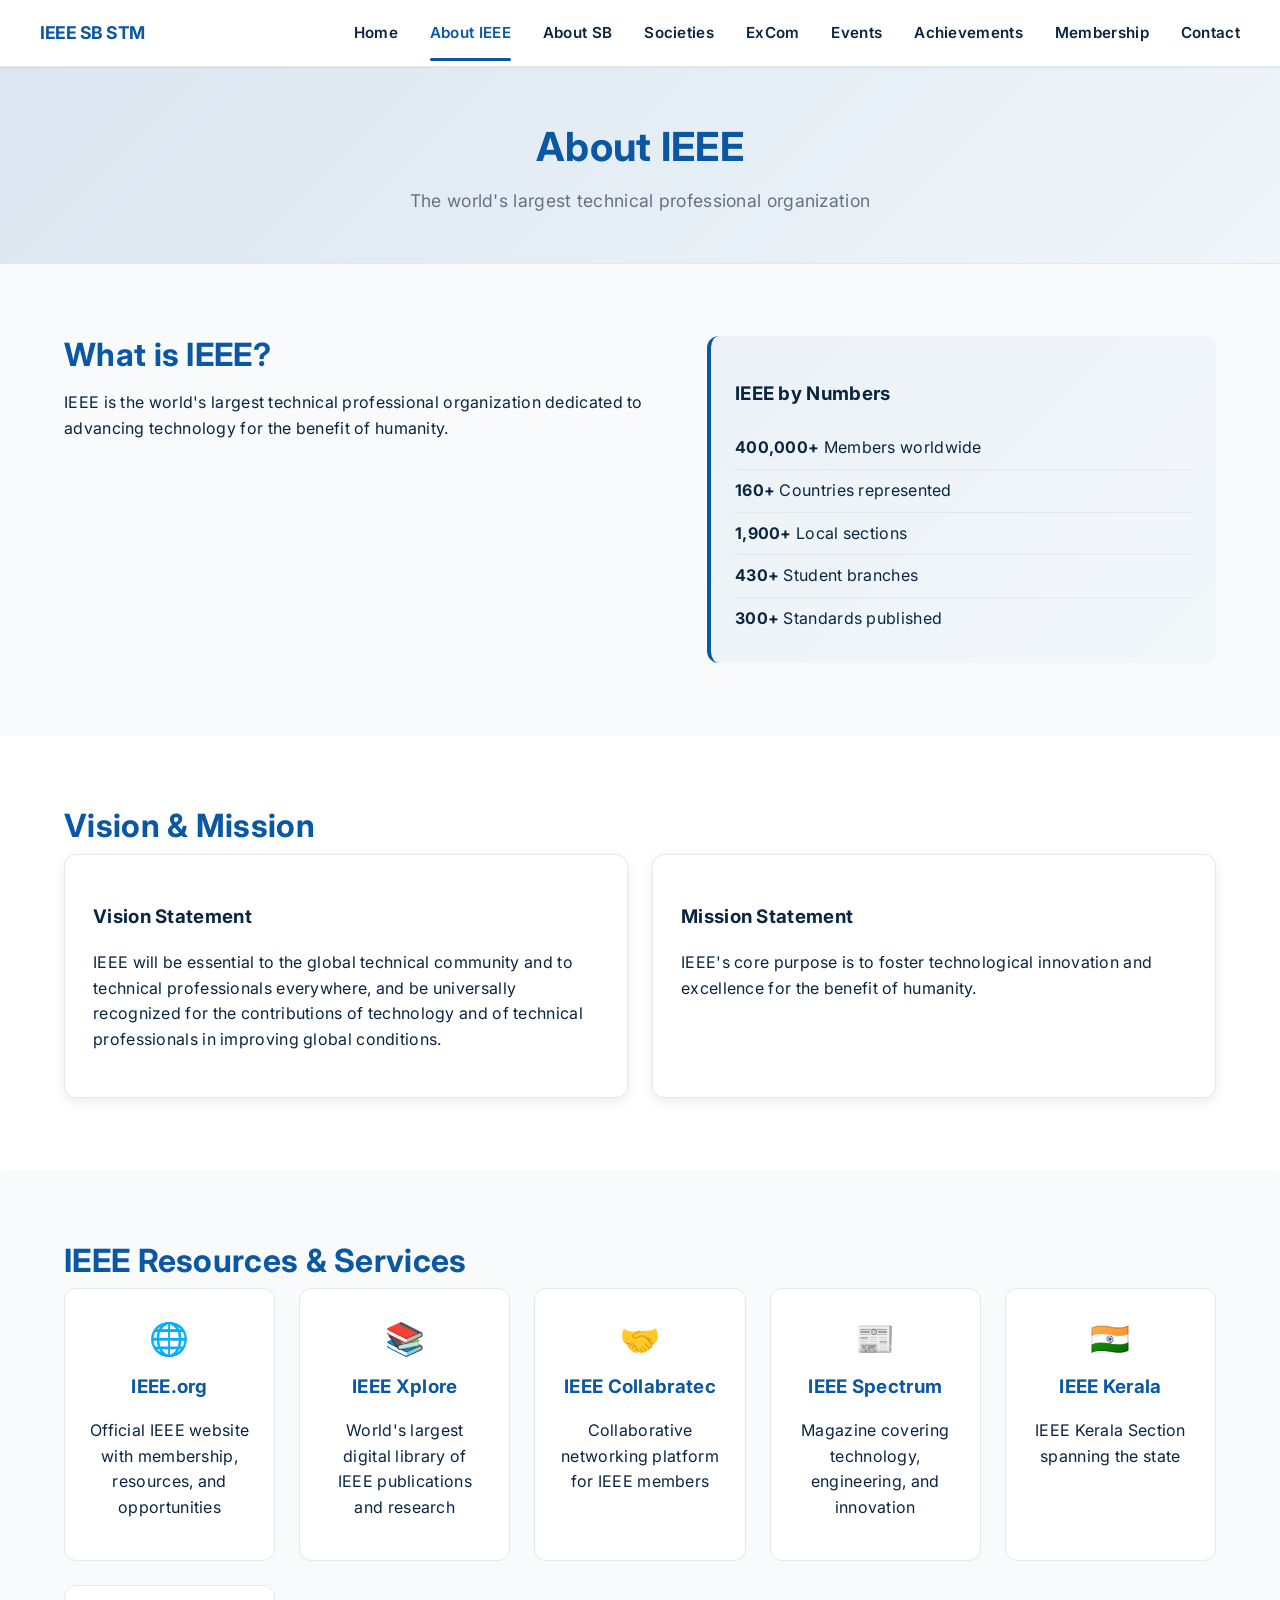
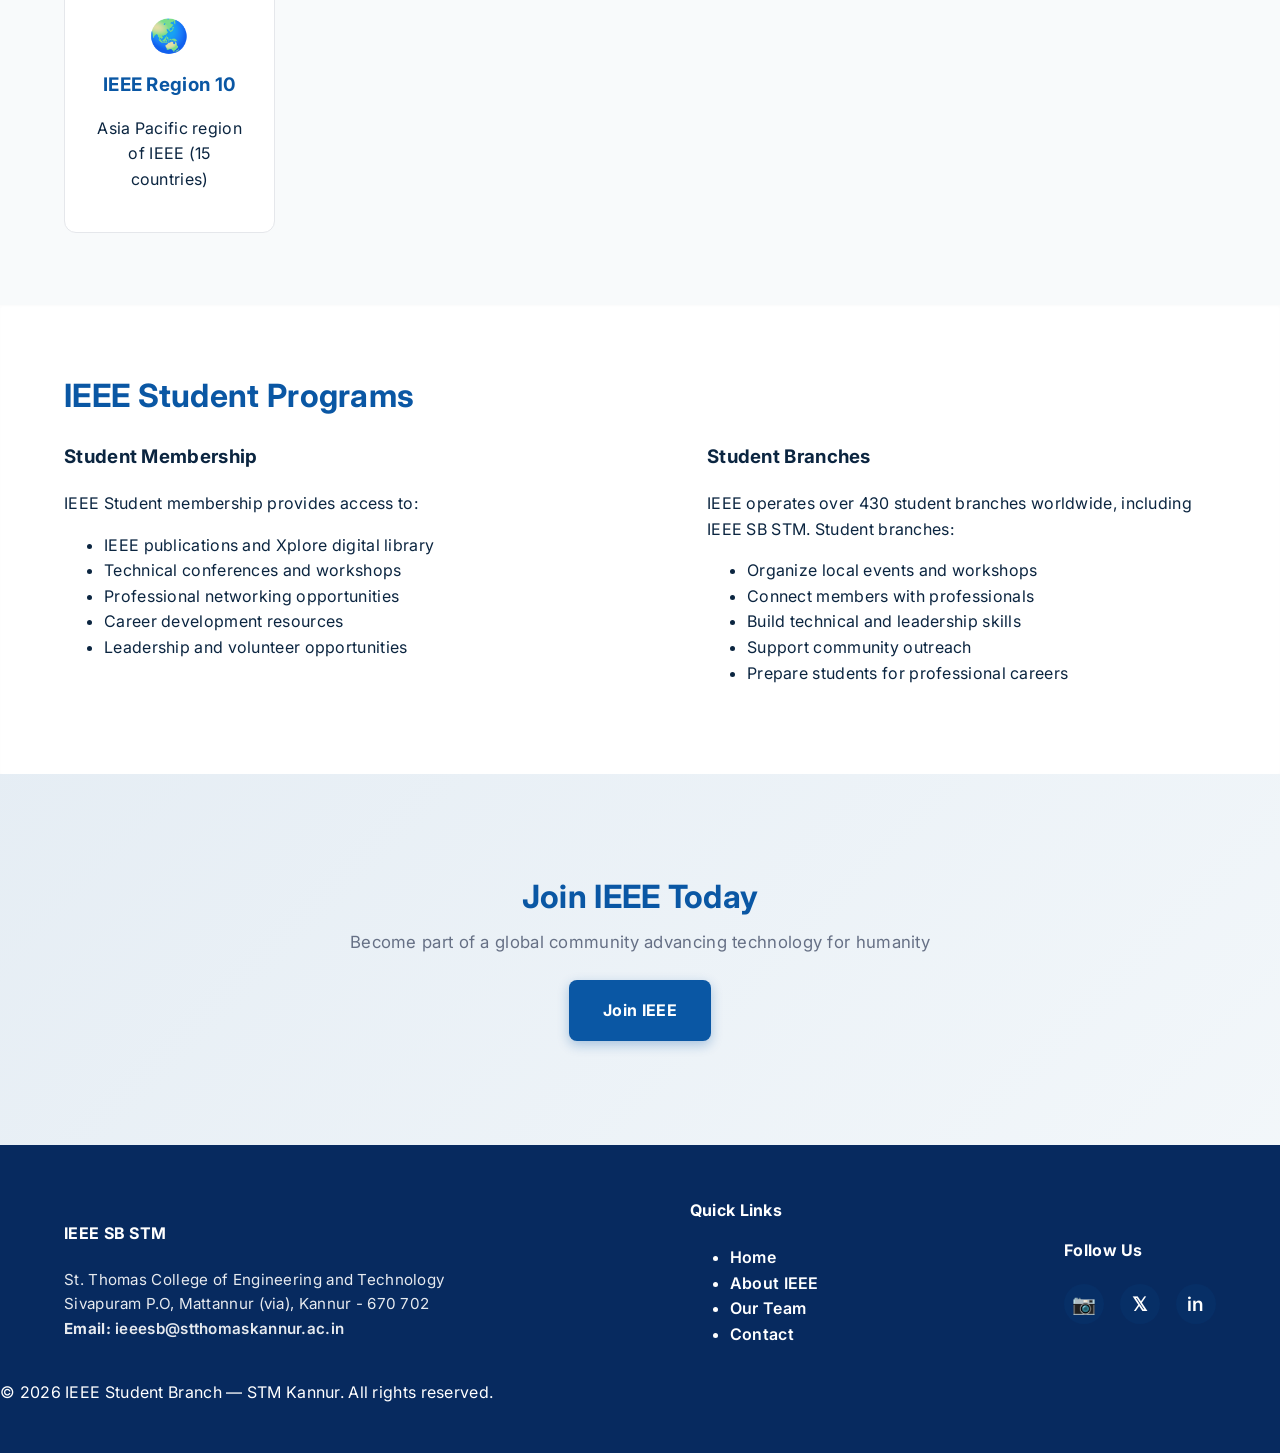
==== about-ieee.html @ 681c1e4f "This is a commit message template for git." ====
<!doctype html>
<html lang="en">
<head>
  <meta charset="utf-8">
  <meta name="viewport" content="width=device-width,initial-scale=1">
  <title>About IEEE | IEEE SB STM</title>
  <meta name="description" content="Learn about IEEE — the world's largest technical professional organization with members in 160+ countries.">
  <link rel="preconnect" href="https://fonts.gstatic.com" crossorigin>
  <link href="https://fonts.googleapis.com/css2?family=Inter:wght@300;400;600;700&display=swap" rel="stylesheet">
  <link rel="stylesheet" href="style.css">
</head>
<body>
  <!-- HEADER / NAVIGATION -->
  <header class="site-header">
    <div class="container header-inner">
      <a class="logo" href="index.html">IEEE SB STM</a>
      <nav class="main-nav" id="mainNav">
        <a href="index.html">Home</a>
        <a href="about-ieee.html">About IEEE</a>
        <a href="about-sb.html">About SB</a>
        <a href="societies.html">Societies</a>
        <a href="excom.html">ExCom</a>
        <a href="events.html">Events</a>
        <a href="achievements.html">Achievements</a>
        <a href="membership.html">Membership</a>
        <a href="contact.html">Contact</a>
      </nav>
      <button class="menu-toggle" id="menuToggle" aria-label="Toggle menu">☰</button>
    </div>
  </header>

  <main>
    <!-- PAGE HEADER -->
    <section class="page-header">
      <div class="container">
        <h1>About IEEE</h1>
        <p>The world's largest technical professional organization</p>
      </div>
    </section>

    <!-- MAIN CONTENT -->
    <section class="section">
      <div class="container">
        <div class="content-grid">
          <div>
            <h2>What is IEEE?</h2>
            <p>IEEE is the world's largest technical professional organization dedicated to advancing technology for the benefit of humanity.</p>
          </div>
          <div>
            <div class="info-box">
              <h3>IEEE by Numbers</h3>
              <ul class="stats-list">
                <li><strong>400,000+</strong> Members worldwide</li>
                <li><strong>160+</strong> Countries represented</li>
                <li><strong>1,900+</strong> Local sections</li>
                <li><strong>430+</strong> Student branches</li>
                <li><strong>300+</strong> Standards published</li>
              </ul>
            </div>
          </div>
        </div>
      </div>
    </section>

    <!-- VISION & MISSION -->
    <section class="section alt">
      <div class="container">
        <h2>Vision & Mission</h2>
        <div class="cards">
          <div class="card">
            <h3>Vision Statement</h3>
            <p>IEEE will be essential to the global technical community and to technical professionals everywhere, and be universally recognized for the contributions of technology and of technical professionals in improving global conditions.</p>
          </div>
          <div class="card">
            <h3>Mission Statement</h3>
            <p>IEEE's core purpose is to foster technological innovation and excellence for the benefit of humanity.</p>
          </div>
        </div>
      </div>
    </section>

    <!-- IEEE RESOURCES -->
    <section class="section">
      <div class="container">
        <h2>IEEE Resources & Services</h2>
        <div class="resources-grid">
          <a href="https://www.ieee.org/" target="_blank" rel="noopener" class="resource-card">
            <div class="resource-icon">🌐</div>
            <h3>IEEE.org</h3>
            <p>Official IEEE website with membership, resources, and opportunities</p>
          </a>
          <a href="https://ieeexplore.ieee.org/Xplore/home.jsp" target="_blank" rel="noopener" class="resource-card">
            <div class="resource-icon">📚</div>
            <h3>IEEE Xplore</h3>
            <p>World's largest digital library of IEEE publications and research</p>
          </a>
          <a href="https://ieee-collabratec.ieee.org/" target="_blank" rel="noopener" class="resource-card">
            <div class="resource-icon">🤝</div>
            <h3>IEEE Collabratec</h3>
            <p>Collaborative networking platform for IEEE members</p>
          </a>
          <a href="https://spectrum.ieee.org/" target="_blank" rel="noopener" class="resource-card">
            <div class="resource-icon">📰</div>
            <h3>IEEE Spectrum</h3>
            <p>Magazine covering technology, engineering, and innovation</p>
          </a>
          <a href="https://ieeekerala.org/" target="_blank" rel="noopener" class="resource-card">
            <div class="resource-icon">🇮🇳</div>
            <h3>IEEE Kerala</h3>
            <p>IEEE Kerala Section spanning the state</p>
          </a>
          <a href="https://www.ieeer10.org/" target="_blank" rel="noopener" class="resource-card">
            <div class="resource-icon">🌏</div>
            <h3>IEEE Region 10</h3>
            <p>Asia Pacific region of IEEE (15 countries)</p>
          </a>
        </div>
      </div>
    </section>

    <!-- IEEE STUDENT PROGRAMS -->
    <section class="section alt">
      <div class="container">
        <h2>IEEE Student Programs</h2>
        <div class="content-grid">
          <div>
            <h3>Student Membership</h3>
            <p>IEEE Student membership provides access to:</p>
            <ul>
              <li>IEEE publications and Xplore digital library</li>
              <li>Technical conferences and workshops</li>
              <li>Professional networking opportunities</li>
              <li>Career development resources</li>
              <li>Leadership and volunteer opportunities</li>
            </ul>
          </div>
          <div>
            <h3>Student Branches</h3>
            <p>IEEE operates over 430 student branches worldwide, including IEEE SB STM. Student branches:</p>
            <ul>
              <li>Organize local events and workshops</li>
              <li>Connect members with professionals</li>
              <li>Build technical and leadership skills</li>
              <li>Support community outreach</li>
              <li>Prepare students for professional careers</li>
            </ul>
          </div>
        </div>
      </div>
    </section>

    <!-- CTA SECTION -->
    <section class="section cta-section">
      <div class="container cta-inner">
        <h2>Join IEEE Today</h2>
        <p>Become part of a global community advancing technology for humanity</p>
        <a class="btn primary large" href="https://www.ieee.org/membership/join" target="_blank" rel="noopener">Join IEEE</a>
      </div>
    </section>
  </main>

  <!-- FOOTER -->
  <footer class="site-footer">
    <div class="container footer-inner">
      <div class="footer-section">
        <h4>IEEE SB STM</h4>
        <p>St. Thomas College of Engineering and Technology<br>Sivapuram P.O, Mattannur (via), Kannur - 670 702</p>
        <p><strong>Email:</strong> <a href="mailto:ieeesb@stthomaskannur.ac.in">ieeesb@stthomaskannur.ac.in</a></p>
      </div>
      <div class="footer-section">
        <h4>Quick Links</h4>
        <ul class="footer-links">
          <li><a href="index.html">Home</a></li>
          <li><a href="about-ieee.html">About IEEE</a></li>
          <li><a href="team.html">Our Team</a></li>
          <li><a href="contact.html">Contact</a></li>
        </ul>
      </div>
      <div class="footer-section">
        <h4>Follow Us</h4>
        <div class="socials">
          <a href="https://www.instagram.com/ieeesbstm/" aria-label="Instagram" class="social-link" target="_blank" rel="noopener">📷</a>
          <a href="#" aria-label="Twitter" class="social-link">𝕏</a>
          <a href="#" aria-label="LinkedIn" class="social-link">in</a>
        </div>
      </div>
    </div>
    <div class="footer-bottom">
      <p>&copy; 2026 IEEE Student Branch — STM Kannur. All rights reserved.</p>
    </div>
  </footer>

  <script src="script.js"></script>
</body>
</html>
---- style.css ----
/* style.css - IEEE Student Branch Professional Website
   Clean, responsive layout using CSS Grid/Flexbox
   Professional institutional design with smooth animations
   Fully accessible and semantic HTML styling
*/

:root{
  --ieee-blue:#0a57a4;
  --ieee-dark-blue:#072a5f;
  --ieee-light:#63a7e0;
  --bg:#f8fafb;
  --bg-alt:#ffffff;
  --text-primary:#0b2540;
  --text-muted:#667085;
  --border:#e5e7eb;
  --shadow-sm:0 1px 2px rgba(8,18,30,0.05);
  --shadow-md:0 4px 12px rgba(8,18,30,0.08);
  --shadow-lg:0 12px 32px rgba(8,18,30,0.12);
  --radius:8px;
  --radius-lg:12px;
  --container:1200px;
  --gap:1.5rem;
  --transition:all 0.3s cubic-bezier(0.4,0,0.2,1);
}

*{box-sizing:border-box}
html,body{height:100%}
body{
  margin:0;
  font-family:"Inter",-apple-system,BlinkMacSystemFont,"Segoe UI","Roboto","Helvetica Neue",Arial,sans-serif;
  color:var(--text-primary);
  background:var(--bg);
  -webkit-font-smoothing:antialiased;
  -moz-osx-font-smoothing:grayscale;
  line-height:1.6;
  scroll-behavior:smooth;
  letter-spacing:0.3px;
}

.container{
  max-width:var(--container);
  margin:0 auto;
  padding:0 1.5rem;
}

/* Header - Sticky professional nav */
.site-header{
  background:var(--bg-alt);
  position:sticky;
  top:0;
  z-index:40;
  box-shadow:var(--shadow-sm);
  border-bottom:1px solid var(--border);
}
.header-inner{
  display:flex;
  align-items:center;
  justify-content:space-between;
  padding:0.8rem 0;
}
.logo{
  font-weight:700;
  font-size:1.1rem;
  color:var(--ieee-blue);
  text-decoration:none;
  letter-spacing:-0.5px;
  transition:var(--transition);
}
.logo:hover{
  color:var(--ieee-dark-blue);
}
.main-nav{
  display:flex;
  gap:2rem;
  align-items:center;
}
.main-nav a{
  color:var(--text-primary);
  text-decoration:none;
  font-weight:600;
  font-size:0.95rem;
  transition:var(--transition);
  position:relative;
  padding:0.5rem 0;
}
.main-nav a:hover,
.main-nav a.active{
  color:var(--ieee-blue);
}
.main-nav a.active::after{
  content:'';
  position:absolute;
  bottom:-8px;
  left:0;
  right:0;
  height:3px;
  background:var(--ieee-blue);
  border-radius:3px;
}
.menu-toggle{
  display:none;
  background:transparent;
  border:0;
  font-size:1.6rem;
  cursor:pointer;
  color:var(--ieee-blue);
  transition:var(--transition);
}
.menu-toggle:hover{
  opacity:0.7;
}

/* Hero Section */
.hero{
  padding:4.5rem 0;
  background:linear-gradient(135deg,rgba(10,87,164,0.08) 0%,rgba(99,167,224,0.04) 100%);
}
.hero-inner{
  display:grid;
  grid-template-columns:1fr 450px;
  gap:3.5rem;
  align-items:center;
}
.hero-copy h1{
  font-size:2.75rem;
  font-weight:700;
  margin:0 0 0.75rem;
  line-height:1.2;
  color:var(--ieee-dark-blue);
  letter-spacing:-1px;
}
.lead{
  color:var(--text-muted);
  margin-bottom:1.5rem;
  font-size:1.1rem;
  line-height:1.6;
}
.hero-cta{
  display:flex;
  gap:1rem;
  margin-bottom:2rem;
  flex-wrap:wrap;
}
.highlights{
  display:flex;
  gap:1.5rem;
  padding:0;
  margin:0;
  list-style:none;
  flex-wrap:wrap;
}
.highlights li{
  background:rgba(10,87,164,0.1);
  padding:0.75rem 1.25rem;
  border-radius:8px;
  font-weight:600;
  color:var(--ieee-blue);
  border-left:3px solid var(--ieee-blue);
  transition:var(--transition);
}
.highlights li:hover{
  background:rgba(10,87,164,0.15);
  transform:translateX(4px);
}

/* Hero SVG */
.hero-art svg{
  width:100%;
  height:auto;
  border-radius:var(--radius-lg);
  filter:drop-shadow(var(--shadow-md));
  animation:float 3s ease-in-out infinite;
}

@keyframes float{
  0%,100%{transform:translateY(0px)}
  50%{transform:translateY(-12px)}
}

/* Sections */
.section{
  padding:4.5rem 0;
  background:var(--bg);
}
.section.alt{
  background:var(--bg-alt);
  box-shadow:inset 0 1px 3px rgba(0,0,0,0.02);
}
h2{
  margin:0 0 0.5rem;
  font-size:2rem;
  font-weight:700;
  color:var(--ieee-blue);
  line-height:1.2;
}
.section-intro{
  color:var(--text-muted);
  font-size:1.05rem;
  margin:0.5rem 0 2rem;
  line-height:1.6;
}

/* About Section Enhanced */
.about-hero{
  margin-bottom:2.5rem;
  padding:2rem;
  background:linear-gradient(135deg,rgba(10,87,164,0.05),rgba(99,167,224,0.03));
  border-radius:var(--radius-lg);
  border-left:4px solid var(--ieee-blue);
}
.about-hero-text h3{
  margin:0 0 0.5rem;
  font-size:1.5rem;
  color:var(--ieee-blue);
}
.about-grid{
  grid-template-columns:repeat(auto-fit,minmax(280px,1fr));
  gap:var(--gap);
}
.about-card{
  background:var(--bg-alt);
  padding:2rem;
  border-radius:var(--radius-lg);
  box-shadow:var(--shadow-md);
  transition:var(--transition);
  border-top:4px solid var(--ieee-light);
}
.about-card:hover{
  transform:translateY(-6px);
  box-shadow:var(--shadow-lg);
  border-top-color:var(--ieee-blue);
}
.about-card h4{
  margin:0 0 0.75rem;
  font-size:1.15rem;
  color:var(--ieee-blue);
}

/* Branch Section */
.branch-grid{
  grid-template-columns:1fr 380px;
  gap:var(--gap);
}
.advisor-card{
  background:var(--bg);
  padding:1.75rem;
  border-radius:var(--radius-lg);
  border:1px solid var(--border);
  box-shadow:var(--shadow-sm);
}
.advisor-card p{
  margin:0.5rem 0;
  font-size:0.95rem;
}
.advisor-card a{
  color:var(--ieee-blue);
  text-decoration:none;
  font-weight:600;
  transition:var(--transition);
}
.advisor-card a:hover{
  text-decoration:underline;
}

/* Grid Utilities */
.grid{
  display:grid;
  gap:var(--gap);
}
.membership-grid{
  grid-template-columns:1fr 1fr;
}

/* Cards - General Purpose */
.cards{
  display:grid;
  grid-template-columns:repeat(auto-fit,minmax(240px,1fr));
  gap:var(--gap);
}
.card{
  background:var(--bg-alt);
  padding:1.75rem;
  border-radius:var(--radius-lg);
  box-shadow:var(--shadow-md);
  transition:var(--transition);
  border:1px solid var(--border);
}
.card:hover{
  transform:translateY(-8px);
  box-shadow:var(--shadow-lg);
  border-color:var(--ieee-light);
}
.card h4{
  margin:0 0 0.75rem;
  font-size:1.1rem;
  color:var(--ieee-blue);
}

/* Team Section */
.team-grid{
  grid-template-columns:repeat(auto-fit,minmax(200px,1fr));
  gap:2rem;
}
.profile{
  background:var(--bg-alt);
  padding:2rem;
  border-radius:var(--radius-lg);
  text-align:center;
  box-shadow:var(--shadow-md);
  transition:var(--transition);
  border:1px solid var(--border);
  position:relative;
}
.profile::before{
  content:'';
  position:absolute;
  top:0;
  left:0;
  right:0;
  height:4px;
  background:linear-gradient(90deg,var(--ieee-blue),var(--ieee-light));
  border-radius:var(--radius-lg) var(--radius-lg) 0 0;
}
.profile:hover{
  transform:translateY(-10px);
  box-shadow:var(--shadow-lg);
}
.avatar-frame{
  margin:0.5rem auto 1rem;
}
.avatar{
  width:100px;
  height:100px;
  display:block;
  margin:0 auto;
  filter:drop-shadow(0 4px 12px rgba(10,87,164,0.15));
  transition:var(--transition);
}
.profile:hover .avatar{
  filter:drop-shadow(0 8px 24px rgba(10,87,164,0.25));
}
.profile h4{
  margin:1rem 0 0.25rem;
  font-size:1.15rem;
  color:var(--ieee-blue);
}
.role{
  color:var(--ieee-blue);
  font-weight:700;
  margin:0.25rem 0 0.5rem;
  font-size:0.95rem;
}
.bio{
  color:var(--text-muted);
  margin:0;
  font-size:0.9rem;
}

/* Timeline */
.timeline{
  display:flex;
  flex-direction:column;
  gap:1.75rem;
}
.event{
  display:flex;
  gap:2rem;
  align-items:flex-start;
  position:relative;
}
.event::before{
  content:'';
  position:absolute;
  left:33px;
  top:32px;
  bottom:-40px;
  width:2px;
  background:linear-gradient(180deg,var(--ieee-blue),transparent);
}
.event:last-child::before{
  display:none;
}
.event time{
  color:var(--ieee-blue);
  font-weight:700;
  min-width:100px;
  font-size:0.95rem;
  position:relative;
  z-index:1;
}
.event time::before{
  content:'';
  position:absolute;
  left:-8px;
  top:6px;
  width:16px;
  height:16px;
  background:var(--ieee-blue);
  border-radius:50%;
  border:3px solid var(--bg-alt);
}
.event .event-body{
  background:var(--bg-alt);
  padding:1.5rem;
  border-radius:var(--radius-lg);
  flex:1;
  box-shadow:var(--shadow-md);
  border-left:3px solid var(--ieee-light);
  transition:var(--transition);
}
.event .event-body:hover{
  border-left-color:var(--ieee-blue);
  box-shadow:var(--shadow-lg);
}

/* Contact */
.contact-grid{
  grid-template-columns:1fr 1fr;
  gap:3rem;
  align-items:start;
}
.contact-form{
  background:var(--bg-alt);
  padding:2.5rem;
  border-radius:var(--radius-lg);
  box-shadow:var(--shadow-md);
}
.contact-form h3{
  margin:0 0 1.5rem;
  font-size:1.4rem;
  color:var(--ieee-blue);
}
.form-group{
  margin-bottom:1.25rem;
  display:flex;
  flex-direction:column;
}
.contact-form label{
  font-weight:600;
  color:var(--text-primary);
  margin-bottom:0.5rem;
  font-size:0.95rem;
}
.contact-form input,
.contact-form textarea{
  padding:0.85rem;
  border-radius:var(--radius);
  border:1.5px solid var(--border);
  font-family:inherit;
  font-size:0.95rem;
  color:var(--text-primary);
  transition:var(--transition);
  background:var(--bg);
}
.contact-form input::placeholder,
.contact-form textarea::placeholder{
  color:#a1aab3;
}
.contact-form input:focus,
.contact-form textarea:focus{
  outline:none;
  border-color:var(--ieee-blue);
  background:var(--bg-alt);
  box-shadow:0 0 0 3px rgba(10,87,164,0.1);
}
.contact-form textarea{
  resize:vertical;
  min-height:120px;
}
.form-status{
  color:green;
  margin-top:1rem;
  font-weight:600;
  font-size:0.95rem;
  padding:0.75rem;
  background:rgba(34,197,94,0.1);
  border-radius:var(--radius);
  border-left:3px solid #22c55e;
}

/* Contact Info */
.contact-info h3{
  margin:0 0 1.5rem;
  font-size:1.4rem;
  color:var(--ieee-blue);
}
.info-block{
  margin-bottom:2rem;
}
.info-block h4{
  margin:0 0 0.5rem;
  color:var(--ieee-blue);
  font-size:1rem;
}
.info-block p{
  margin:0;
  color:var(--text-muted);
  line-height:1.6;
  font-size:0.95rem;
}
.socials{
  display:flex;
  gap:1rem;
  margin-top:0.5rem;
}
.social-link{
  display:inline-flex;
  align-items:center;
  justify-content:center;
  width:40px;
  height:40px;
  border-radius:50%;
  background:rgba(10,87,164,0.1);
  color:var(--ieee-blue);
  text-decoration:none;
  font-weight:700;
  transition:var(--transition);
  font-size:1.2rem;
}
.social-link:hover{
  background:var(--ieee-blue);
  color:#fff;
  transform:translateY(-4px);
}

/* Footer */
.site-footer{
  padding:2rem 0;
  background:var(--ieee-dark-blue);
  color:#fff;
}
.footer-inner{
  display:flex;
  justify-content:space-between;
  align-items:center;
  flex-wrap:wrap;
  gap:1rem;
}
.footer-inner p{
  margin:0;
  font-size:0.95rem;
  opacity:0.9;
}
.footer-inner a{
  color:#fff;
  text-decoration:none;
  transition:var(--transition);
  font-weight:600;
}
.footer-inner a:hover{
  opacity:0.7;
}

/* Buttons */
.btn{
  display:inline-block;
  padding:0.75rem 1.5rem;
  border-radius:var(--radius);
  text-decoration:none;
  font-weight:700;
  font-size:0.95rem;
  transition:var(--transition);
  border:2px solid transparent;
  cursor:pointer;
  white-space:nowrap;
}
.btn.primary{
  background:var(--ieee-blue);
  color:#fff;
  box-shadow:0 4px 12px rgba(10,87,164,0.3);
}
.btn.primary:hover{
  background:var(--ieee-dark-blue);
  box-shadow:0 6px 20px rgba(10,87,164,0.4);
  transform:translateY(-2px);
}
.btn.outline{
  border:2px solid var(--ieee-blue);
  color:var(--ieee-blue);
  background:transparent;
}
.btn.outline:hover{
  background:rgba(10,87,164,0.05);
  border-color:var(--ieee-dark-blue);
  color:var(--ieee-dark-blue);
}

/* Reveal Animation */
.reveal{
  animation:revealIn 0.6s ease-out forwards;
}
@keyframes revealIn{
  from{
    opacity:0;
    transform:translateY(20px);
  }
  to{
    opacity:1;
    transform:translateY(0);
  }
}

/* Responsive Design */
@media (max-width:1024px){
  .hero-inner{
    grid-template-columns:1fr;
    gap:2.5rem;
  }
  .branch-grid{
    grid-template-columns:1fr;
  }
  .contact-grid{
    grid-template-columns:1fr;
    gap:2rem;
  }
  .membership-grid{
    grid-template-columns:1fr;
  }
  h2{font-size:1.75rem}
  .hero-copy h1{font-size:2.25rem}
}

@media (max-width:768px){
  .main-nav{
    display:none;
    position:absolute;
    top:64px;
    right:0;
    background:var(--bg-alt);
    flex-direction:column;
    padding:1rem;
    border-radius:0 0 var(--radius-lg) var(--radius-lg);
    box-shadow:var(--shadow-lg);
    z-index:30;
    width:100%;
    gap:0.5rem;
  }
  .main-nav.active{
    display:flex;
  }
  .main-nav a{
    padding:0.75rem 1rem;
  }
  .menu-toggle{
    display:block;
  }
  .header-inner{
    gap:1rem;
  }
  .hero-copy h1{
    font-size:1.75rem;
  }
  .hero-cta{
    flex-direction:column;
    gap:0.75rem;
  }
  .btn{
    width:100%;
    text-align:center;
  }
  .highlights{
    flex-direction:column;
    gap:0.75rem;
  }
  .highlights li{
    padding:0.6rem 1rem;
  }
  .team-grid{
    grid-template-columns:repeat(auto-fit,minmax(150px,1fr));
    gap:1.25rem;
  }
  .profile{
    padding:1.25rem;
  }
  .avatar{
    width:80px;
    height:80px;
  }
  .event{
    gap:1rem;
  }
  .event::before{
    left:23px;
  }
  .contact-form,
  .contact-info{
    padding:1.5rem;
  }
  h2{font-size:1.5rem}
  .footer-inner{
    flex-direction:column;
    text-align:center;
  }
}

@media (max-width:480px){
  .container{
    padding:0 1rem;
  }
  .hero{
    padding:3rem 0;
  }
  .section{
    padding:2.5rem 0;
  }
  .hero-copy h1{
    font-size:1.5rem;
  }
  .lead{
    font-size:1rem;
  }
  .card,
  .profile,
  .contact-form{
    padding:1.25rem;
  }
  h2{font-size:1.35rem}
  h3{font-size:1.1rem}
  .hero-cta{
    gap:0.5rem;
  }
  .btn{
    padding:0.65rem 1.25rem;
    font-size:0.9rem;
  }
}

/* ===== MULTI-PAGE STYLES ===== */

/* Page Header */
.page-header{
  background:linear-gradient(135deg,rgba(10,87,164,0.12) 0%,rgba(99,167,224,0.06) 100%);
  padding:3rem 0;
  text-align:center;
  border-bottom:1px solid var(--border);
}
.page-header h1{
  margin:0 0 0.5rem;
  font-size:2.5rem;
  color:var(--ieee-blue);
}
.page-header p{
  margin:0;
  color:var(--text-muted);
  font-size:1.1rem;
}

/* Content Grid (2 columns) */
.content-grid{
  display:grid;
  grid-template-columns:1.2fr 1fr;
  gap:2rem;
  align-items:start;
}

/* Info Boxes */
.info-box{
  background:linear-gradient(135deg,rgba(10,87,164,0.05),rgba(99,167,224,0.03));
  padding:1.5rem;
  border-radius:var(--radius-lg);
  border-left:4px solid var(--ieee-blue);
}
.stats-list,.facts-list{
  list-style:none;
  padding:0;
  margin:0;
}
.stats-list li,.facts-list li{
  padding:0.5rem 0;
  border-bottom:1px solid var(--border);
}
.stats-list li:last-child,.facts-list li:last-child{
  border-bottom:none;
}
.contact-box{
  background:rgba(10,87,164,0.1);
  padding:1rem;
  border-radius:var(--radius);
  margin-top:1rem;
  text-align:center;
}

/* Resources Grid */
.resources-grid{
  display:grid;
  grid-template-columns:repeat(auto-fit,minmax(200px,1fr));
  gap:1.5rem;
}
.resource-card{
  background:var(--bg-alt);
  padding:1.5rem;
  border-radius:var(--radius-lg);
  text-decoration:none;
  color:inherit;
  border:1px solid var(--border);
  transition:var(--transition);
  text-align:center;
  display:block;
}
.resource-card:hover{
  transform:translateY(-6px);
  box-shadow:var(--shadow-lg);
  border-color:var(--ieee-light);
}
.resource-icon{
  font-size:2rem;
  margin-bottom:0.5rem;
}
.resource-card h3{
  margin:0 0 0.5rem;
  color:var(--ieee-blue);
}

/* Objectives Grid */
.objectives-grid{
  display:grid;
  grid-template-columns:repeat(auto-fit,minmax(220px,1fr));
  gap:1.5rem;
}
.objective-card{
  background:var(--bg-alt);
  padding:1.75rem;
  border-radius:var(--radius-lg);
  text-align:center;
  box-shadow:var(--shadow-md);
  transition:var(--transition);
  border-top:3px solid var(--ieee-light);
}
.objective-card:hover{
  border-top-color:var(--ieee-blue);
  transform:translateY(-4px);
}
.objective-icon{
  font-size:2rem;
  margin-bottom:0.5rem;
}

/* Societies Grid */
.societies-grid{
  display:grid;
  grid-template-columns:repeat(auto-fit,minmax(280px,1fr));
  gap:1.5rem;
}
.society-card{
  background:var(--bg-alt);
  padding:1.75rem;
  border-radius:var(--radius-lg);
  box-shadow:var(--shadow-md);
  transition:var(--transition);
  border-left:4px solid var(--ieee-light);
}
.society-card:hover{
  border-left-color:var(--ieee-blue);
  transform:translateY(-6px);
  box-shadow:var(--shadow-lg);
}
.society-icon{
  font-size:2.5rem;
  margin-bottom:0.75rem;
}
.society-activities{
  list-style:none;
  padding:0;
  margin:1rem 0 0;
  display:flex;
  flex-direction:column;
  gap:0.5rem;
  font-size:0.95rem;
}
.society-activities li:before{
  content:'→ ';
  color:var(--ieee-blue);
  font-weight:700;
}

/* Events Timeline */
.events-timeline{
  display:flex;
  flex-direction:column;
  gap:1.5rem;
}
.event-card{
  display:flex;
  gap:1.5rem;
  background:var(--bg-alt);
  padding:1.75rem;
  border-radius:var(--radius-lg);
  box-shadow:var(--shadow-md);
  border-left:4px solid var(--ieee-light);
  transition:var(--transition);
}
.event-card:hover{
  border-left-color:var(--ieee-blue);
  box-shadow:var(--shadow-lg);
}
.event-date{
  display:flex;
  flex-direction:column;
  align-items:center;
  justify-content:center;
  min-width:80px;
  background:linear-gradient(135deg,var(--ieee-blue),var(--ieee-light));
  color:#fff;
  border-radius:8px;
  padding:0.75rem;
  text-align:center;
}
.event-date .month{
  font-size:0.8rem;
  font-weight:700;
}
.event-date .day{
  font-size:1.5rem;
  font-weight:700;
}
.event-details h3{
  margin:0 0 0.5rem;
  color:var(--ieee-blue);
}
.event-location{
  color:var(--text-muted);
  font-size:0.9rem;
  margin:0;
}
.event-meta{
  color:var(--text-muted);
  font-size:0.9rem;
  margin:0.5rem 0 0;
}

/* Past Events */
.past-events{
  display:grid;
  grid-template-columns:repeat(auto-fit,minmax(250px,1fr));
  gap:1.5rem;
}
.past-event{
  background:var(--bg-alt);
  padding:1.5rem;
  border-radius:var(--radius-lg);
  box-shadow:var(--shadow-md);
}
.past-event h3{
  margin:0 0 0.75rem;
  color:var(--ieee-blue);
}

/* Professional Event Report */
.past-event-report{
  background:var(--white);
  border-radius:var(--radius-lg);
  overflow:hidden;
  box-shadow:var(--shadow-lg);
  margin-bottom:2rem;
}

.past-event-report-image{
  width:100%;
  height:300px;
  background:linear-gradient(135deg, #f0f4f8 0%, #e8eef5 100%);
  display:flex;
  align-items:center;
  justify-content:center;
  color:#999;
  font-size:4rem;
  border-bottom:3px solid var(--ieee-blue);
}

.past-event-report-image img{
  width:100%;
  height:100%;
  object-fit:cover;
}

.past-event-report-content{
  padding:2.5rem;
}

.past-event-report-header{
  margin-bottom:2rem;
}

.past-event-report-badge{
  display:inline-block;
  background:var(--ieee-blue);
  color:var(--white);
  padding:0.4rem 0.8rem;
  border-radius:20px;
  font-size:0.8rem;
  font-weight:600;
  text-transform:uppercase;
  margin-bottom:0.75rem;
  letter-spacing:0.5px;
}

.past-event-report-title{
  font-size:2rem;
  font-weight:700;
  color:var(--dark);
  margin:0;
  line-height:1.2;
}

.past-event-report-details{
  display:grid;
  grid-template-columns:repeat(auto-fit,minmax(200px,1fr));
  gap:1.5rem;
  margin:2rem 0;
  padding:1.5rem;
  background:var(--bg-alt);
  border-radius:8px;
  border-left:4px solid var(--ieee-blue);
}

.event-detail-item{
  display:flex;
  gap:1rem;
}

.event-detail-icon{
  font-size:1.5rem;
  min-width:30px;
}

.event-detail-content{
  flex:1;
}

.event-detail-label{
  display:block;
  font-weight:600;
  color:var(--ieee-blue);
  font-size:0.85rem;
  text-transform:uppercase;
  margin-bottom:0.25rem;
  letter-spacing:0.5px;
}

.event-detail-value{
  display:block;
  color:var(--dark);
  font-size:0.95rem;
  line-height:1.4;
}

.past-event-report-description{
  color:#555;
  line-height:1.8;
  font-size:0.95rem;
}

.past-event-report-description p{
  margin:0 0 1rem;
}

.past-event-report-description p:last-child{
  margin-bottom:0;
}

/* Positions/Roles Section */
.event-positions-section{
  margin:2rem 0;
}

.event-positions-title{
  font-size:1.1rem;
  font-weight:700;
  color:var(--ieee-blue);
  margin-bottom:1rem;
  display:flex;
  align-items:center;
  gap:0.5rem;
}

.event-positions-grid{
  display:grid;
  grid-template-columns:repeat(auto-fill,minmax(160px,1fr));
  gap:0.75rem;
}

.event-position-badge{
  background: linear-gradient(135deg, var(--ieee-blue) 0%, var(--ieee-dark) 100%);
  color:var(--white);
  padding:0.75rem 1rem;
  border-radius:6px;
  font-size:0.9rem;
  font-weight:600;
  text-align:center;
  box-shadow:0 2px 4px rgba(10,87,164,0.2);
  transition:transform 0.2s, box-shadow 0.2s;
}

.event-position-badge:hover{
  transform:translateY(-2px);
  box-shadow:0 4px 8px rgba(10,87,164,0.3);
}

/* Event Types */
.event-types{
  display:grid;
  grid-template-columns:repeat(auto-fit,minmax(220px,1fr));
  gap:1.5rem;
}
.type-card{
  background:var(--bg-alt);
  padding:1.75rem;
  border-radius:var(--radius-lg);
  text-align:center;
  box-shadow:var(--shadow-md);
  transition:var(--transition);
}
.type-card:hover{
  transform:translateY(-6px);
  box-shadow:var(--shadow-lg);
}
.type-icon{
  font-size:2rem;
  margin-bottom:0.75rem;
}

/* Achievements */
.achievements-list{
  display:grid;
  grid-template-columns:repeat(auto-fit,minmax(280px,1fr));
  gap:1.5rem;
}
.achievement-card{
  background:var(--bg-alt);
  padding:1.75rem;
  border-radius:var(--radius-lg);
  box-shadow:var(--shadow-md);
  border-top:3px solid var(--ieee-light);
  transition:var(--transition);
}
.achievement-card:hover{
  border-top-color:var(--ieee-blue);
  transform:translateY(-6px);
}
.achievement-icon{
  font-size:2.5rem;
  margin-bottom:0.75rem;
}
.achievement-issuer{
  color:var(--muted);
  font-size:0.9rem;
  margin:0;
  font-weight:600;
}

/* Membership Tiers */
.membership-tiers{
  display:grid;
  grid-template-columns:repeat(auto-fit,minmax(280px,1fr));
  gap:2rem;
}
.tier-card{
  background:var(--bg-alt);
  padding:2rem;
  border-radius:var(--radius-lg);
  box-shadow:var(--shadow-md);
  border:2px solid var(--border);
  transition:var(--transition);
  text-align:center;
  position:relative;
}
.tier-card:hover{
  border-color:var(--ieee-blue);
  box-shadow:var(--shadow-lg);
  transform:translateY(-8px);
}
.tier-card.featured{
  border-color:var(--ieee-blue);
  background:linear-gradient(135deg,rgba(10,87,164,0.05),rgba(99,167,224,0.03));
  transform:scale(1.05);
}
.featured-label{
  position:absolute;
  top:-12px;
  left:50%;
  transform:translateX(-50%);
  background:var(--ieee-blue);
  color:#fff;
  padding:0.35rem 1rem;
  border-radius:20px;
  font-size:0.8rem;
  font-weight:700;
}
.tier-card h3{
  margin:1rem 0 0.5rem;
  color:var(--ieee-blue);
}
.tier-price{
  font-size:1.3rem;
  font-weight:700;
  color:var(--ieee-blue);
  margin:0.5rem 0;
}
.tier-description{
  color:var(--text-muted);
  margin:0.5rem 0 1.5rem;
}
.tier-benefits{
  list-style:none;
  padding:0;
  margin:1rem 0;
  text-align:left;
}
.tier-benefits li{
  padding:0.5rem 0;
  border-bottom:1px solid var(--border);
  font-size:0.95rem;
}
.tier-benefits li:last-child{
  border-bottom:none;
}

/* Steps */
.steps{
  display:grid;
  grid-template-columns:repeat(auto-fit,minmax(220px,1fr));
  gap:1.75rem;
}
.step{
  background:var(--bg-alt);
  padding:1.75rem;
  border-radius:var(--radius-lg);
  text-align:center;
  box-shadow:var(--shadow-md);
  border-top:4px solid var(--ieee-light);
}
.step:hover{
  border-top-color:var(--ieee-blue);
  transform:translateY(-4px);
}
.step-number{
  display:inline-flex;
  align-items:center;
  justify-content:center;
  width:50px;
  height:50px;
  background:linear-gradient(135deg,var(--ieee-blue),var(--ieee-light));
  color:#fff;
  border-radius:50%;
  font-size:1.5rem;
  font-weight:700;
  margin-bottom:0.75rem;
}
.step h3{
  margin:0.75rem 0 0.5rem;
  color:var(--ieee-blue);
}

/* Stats Grid */
.stats-grid{
  display:grid;
  grid-template-columns:repeat(auto-fit,minmax(150px,1fr));
  gap:1.5rem;
}
.stat-card{
  background:linear-gradient(135deg,rgba(10,87,164,0.05),rgba(99,167,224,0.03));
  padding:1.75rem;
  border-radius:var(--radius-lg);
  text-align:center;
  border:1px solid var(--border);
}
.stat-number{
  font-size:2.5rem;
  font-weight:700;
  color:var(--ieee-blue);
  margin:0;
}
.stat-card p{
  margin:0.5rem 0 0;
  color:var(--text-muted);
}

/* Benefits Grid */
.benefits-grid{
  display:grid;
  grid-template-columns:repeat(auto-fit,minmax(250px,1fr));
  gap:1.5rem;
}
.benefit-card{
  background:var(--bg-alt);
  padding:1.75rem;
  border-radius:var(--radius-lg);
  text-align:center;
  box-shadow:var(--shadow-md);
  transition:var(--transition);
  border:1px solid var(--border);
}
.benefit-card:hover{
  border-color:var(--ieee-light);
  transform:translateY(-6px);
  box-shadow:var(--shadow-lg);
}
.benefit-icon{
  font-size:2.5rem;
  margin-bottom:0.75rem;
}
.benefit-card h3{
  margin:0 0 0.75rem;
  color:var(--ieee-blue);
}

/* Contact Layout */
.contact-layout{
  display:grid;
  grid-template-columns:1.2fr 1fr;
  gap:2rem;
}
.contact-form-section,.contact-info-section{
  padding:1.5rem;
  background:var(--bg-alt);
  border-radius:var(--radius-lg);
  box-shadow:var(--shadow-md);
}
.contact-form-section h2,.contact-info-section h2{
  margin-top:0;
}
.contact-form-section select{
  width:100%;
  padding:0.85rem;
  border-radius:var(--radius);
  border:1.5px solid var(--border);
  font-family:inherit;
  font-size:0.95rem;
  color:var(--text-primary);
  background:var(--bg);
}
.contact-form-section select:focus{
  outline:none;
  border-color:var(--ieee-blue);
  box-shadow:0 0 0 3px rgba(10,87,164,0.1);
}

/* Contact Info Section */
.info-block{
  margin-bottom:1.5rem;
  padding-bottom:1.5rem;
  border-bottom:1px solid var(--border);
}
.info-block:last-child{
  border-bottom:none;
}
.info-block h3{
  margin:0 0 0.5rem;
  color:var(--ieee-blue);
  font-size:1.05rem;
}
.info-block p{
  margin:0.35rem 0;
  color:var(--text-muted);
  line-height:1.6;
  font-size:0.95rem;
}
.info-note{
  font-size:0.85rem;
  margin-top:0.25rem !important;
}
.socials-large{
  display:flex;
  gap:1rem;
  margin-top:0.75rem;
  flex-wrap:wrap;
}
.social-link-large{
  display:inline-block;
  padding:0.6rem 1.2rem;
  background:rgba(10,87,164,0.1);
  color:var(--ieee-blue);
  text-decoration:none;
  border-radius:var(--radius);
  font-weight:600;
  transition:var(--transition);
}
.social-link-large:hover{
  background:var(--ieee-blue);
  color:#fff;
}
.quick-links{
  list-style:none;
  padding:0;
  margin:0.5rem 0 0;
}
.quick-links li{
  padding:0.35rem 0;
}
.quick-links a{
  color:var(--ieee-blue);
  text-decoration:none;
  font-weight:600;
  transition:var(--transition);
}
.quick-links a:hover{
  text-decoration:underline;
}

/* FAQ Styles */
.faq{
  display:flex;
  flex-direction:column;
  gap:1rem;
}
.faq-item{
  background:var(--bg-alt);
  border-radius:var(--radius-lg);
  border:1px solid var(--border);
  overflow:hidden;
}
.faq-item summary{
  padding:1.25rem;
  cursor:pointer;
  background:linear-gradient(135deg,rgba(10,87,164,0.02),rgba(99,167,224,0.02));
  color:var(--ieee-blue);
  font-weight:600;
  user-select:none;
  transition:var(--transition);
}
.faq-item summary:hover{
  background:linear-gradient(135deg,rgba(10,87,164,0.05),rgba(99,167,224,0.03));
}
.faq-item[open] summary{
  background:linear-gradient(135deg,rgba(10,87,164,0.1),rgba(99,167,224,0.05));
  border-bottom:1px solid var(--border);
}
.faq-item p{
  padding:1rem 1.25rem;
  margin:0;
  color:var(--text-muted);
  line-height:1.7;
}

/* Counsellor Card */
.counsellor-card{
  background:linear-gradient(135deg,rgba(10,87,164,0.05),rgba(99,167,224,0.03));
  padding:2rem;
  border-radius:var(--radius-lg);
  border-left:4px solid var(--ieee-blue);
}
.counsellor-info h3{
  margin:0 0 0.25rem;
  color:var(--ieee-blue);
}
.counsellor-info .role{
  color:var(--ieee-blue);
  font-weight:700;
  margin:0.25rem 0 0.5rem;
  font-size:0.95rem;
}
.counsellor-info .bio{
  color:var(--text-muted);
  margin:0.5rem 0;
}

/* Featured Cards */
.featured-card{
  background:var(--bg-alt);
  padding:1.75rem;
  border-radius:var(--radius-lg);
  box-shadow:var(--shadow-md);
  border-left:4px solid var(--ieee-light);
  transition:var(--transition);
}
.featured-card:hover{
  border-left-color:var(--ieee-blue);
  transform:translateY(-4px);
  box-shadow:var(--shadow-lg);
}
.featured-header{
  margin-bottom:1rem;
}
.featured-header h3{
  margin:0;
  color:var(--ieee-blue);
}
.featured-subtitle{
  color:var(--text-muted);
  font-size:0.9rem;
  margin:0.25rem 0 0;
}
.card-link{
  color:var(--ieee-blue);
  text-decoration:none;
  font-weight:700;
  transition:var(--transition);
  display:inline-block;
  margin-top:0.75rem;
}
.card-link:hover{
  text-decoration:underline;
  transform:translateX(4px);
}

/* Section Intro Text */
.section-intro-text{
  font-size:1.05rem;
  color:var(--text-muted);
  line-height:1.7;
  margin:0 0 1.5rem;
  max-width:700px;
}

/* CTA Section */
.cta-section{
  background:linear-gradient(135deg,rgba(10,87,164,0.08) 0%,rgba(99,167,224,0.04) 100%);
}
.cta-inner{
  text-align:center;
  padding:2rem 0;
}
.cta-inner h2{
  margin:0 0 0.75rem;
}
.cta-inner p{
  color:var(--text-muted);
  margin:0 0 1.5rem;
  font-size:1.05rem;
}
.btn.large{
  padding:1rem 2rem;
  font-size:1rem;
}

/* Large Button */
.btn.primary.large{
  display:inline-block;
  padding:1rem 2rem;
  font-size:1rem;
}

/* Responsive Multi-Page */
@media (max-width:1024px){
  .content-grid{
    grid-template-columns:1fr;
  }
  .contact-layout{
    grid-template-columns:1fr;
  }
  .membership-tiers{
    grid-template-columns:1fr 1fr;
  }
  .tier-card.featured{
    transform:scale(1);
  }
  .page-header h1{
    font-size:2rem;
  }
}

@media (max-width:768px){
  .contact-layout{
    grid-template-columns:1fr;
  }
  .membership-tiers{
    grid-template-columns:1fr;
  }
  .event-card{
    flex-direction:column;
  }
  .event-date{
    flex-direction:row;
    min-width:auto;
    width:100%;
  }
  .event-date .day{
    margin-left:1rem;
  }
  .page-header{
    padding:2rem 0;
  }
  .page-header h1{
    font-size:1.75rem;
  }
  .page-header p{
    font-size:1rem;
  }
  .societies-grid{
    grid-template-columns:1fr;
  }
  .achievements-list{
    grid-template-columns:1fr;
  }
  .benefits-grid{
    grid-template-columns:1fr;
  }
}

@media (max-width:480px){
  .content-grid{
    grid-template-columns:1fr;
  }
  .page-header h1{
    font-size:1.5rem;
  }
  .page-header p{
    font-size:0.95rem;
  }
  .stats-grid{
    grid-template-columns:repeat(2,1fr);
  }
  .stat-number{
    font-size:2rem;
  }
  .event-date{
    min-width:70px;
  }
}

/* ===== EXECUTIVE COMMITTEE STYLES ===== */

/* ExCom Grid */
.excom-grid{
  display:grid;
  grid-template-columns:repeat(auto-fit,minmax(280px,1fr));
  gap:2rem;
}

/* ExCom Card */
.excom-card{
  background:var(--bg-alt);
  border-radius:var(--radius-lg);
  text-align:center;
  overflow:hidden;
  box-shadow:var(--shadow-md);
  transition:var(--transition);
  border:1px solid var(--border);
  position:relative;
}

.excom-card:hover{
  transform:translateY(-12px);
  box-shadow:var(--shadow-lg);
  border-color:var(--ieee-light);
}

.excom-card::before{
  content:'';
  position:absolute;
  top:0;
  left:0;
  right:0;
  height:4px;
  background:linear-gradient(90deg,var(--ieee-blue),var(--ieee-light));
  z-index:1;
}

/* ExCom Photo */
.excom-photo{
  width:100%;
  padding:2rem 1rem 1.5rem;
  background:linear-gradient(135deg,rgba(10,87,164,0.08),rgba(99,167,224,0.04));
}

.excom-photo svg{
  width:140px;
  height:140px;
  margin:0 auto;
  display:block;
  filter:drop-shadow(0 4px 12px rgba(10,87,164,0.15));
  transition:var(--transition);
}

.excom-photo img{
  width:140px;
  height:140px;
  object-fit:cover;
  border-radius:var(--radius-lg);
  margin:0 auto;
  display:block;
  box-shadow:0 4px 12px rgba(10,87,164,0.15);
  transition:var(--transition);
}

.excom-card:hover .excom-photo svg{
  filter:drop-shadow(0 8px 24px rgba(10,87,164,0.25));
}

.excom-card:hover .excom-photo img{
  box-shadow:0 8px 24px rgba(10,87,164,0.25);
}

/* ExCom Content */
.excom-card h3{
  margin:1.5rem 1rem 0.5rem;
  font-size:1.2rem;
  color:var(--ieee-blue);
  font-weight:700;
}

.excom-role{
  color:var(--ieee-light);
  font-weight:700;
  font-size:0.95rem;
  margin:0.25rem 1rem 1.5rem;
  display:block;
}

/* Featured Card */
.excom-card.featured-card{
  border:2px solid var(--ieee-blue);
  background:linear-gradient(135deg,rgba(10,87,164,0.05),rgba(99,167,224,0.03));
  transform:scale(1.05);
}

.excom-card.featured-card:hover{
  transform:scale(1.08) translateY(-12px);
}

.excom-card.featured-card::before{
  height:5px;
  background:linear-gradient(90deg,var(--ieee-blue),var(--ieee-dark-blue));
}

.excom-badge{
  display:inline-block;
  background:linear-gradient(135deg,var(--ieee-blue),var(--ieee-light));
  color:#fff;
  padding:0.4rem 0.9rem;
  border-radius:20px;
  font-size:0.8rem;
  font-weight:700;
  margin:1rem 0;
}

/* ExCom Responsive */
@media (max-width:768px){
  .excom-grid{
    grid-template-columns:repeat(auto-fit,minmax(240px,1fr));
    gap:1.5rem;
  }
  
  .excom-card.featured-card{
    transform:scale(1.02);
  }
  
  .excom-card.featured-card:hover{
    transform:scale(1.05) translateY(-10px);
  }
  
  .excom-photo{
    padding:1.5rem 1rem 1rem;
  }
  
  .excom-photo svg,
  .excom-photo img{
    width:120px;
    height:120px;
  }
  
  .excom-card h3{
    font-size:1.1rem;
    margin:1.25rem 1rem 0.3rem;
  }
  
  .excom-role{
    margin:0.2rem 1rem 1rem;
  }
}

@media (max-width:480px){
  .excom-grid{
    grid-template-columns:repeat(auto-fit,minmax(180px,1fr));
    gap:1rem;
  }
  
  .excom-card.featured-card{
    transform:scale(1.01);
  }
  
  .excom-card.featured-card:hover{
    transform:scale(1.03) translateY(-8px);
  }
  
  .excom-photo{
    padding:1.25rem 0.75rem 0.75rem;
  }
  
  .excom-photo svg,
  .excom-photo img{
    width:100px;
    height:100px;
  }
  
  .excom-card h3{
    font-size:1rem;
    margin:1rem 0.75rem 0.25rem;
  }
  
  .excom-role{
    font-size:0.85rem;
    margin:0.1rem 0.75rem 0.75rem;
  }
  
  .excom-badge{
    padding:0.35rem 0.75rem;
    font-size:0.75rem;
    margin:0.75rem 0;
  }
}

/* ===== EVENT CARDS STYLING ===== */

.events-grid{
  display:grid;
  grid-template-columns:repeat(auto-fit, minmax(420px, 1fr));
  gap:2rem;
  margin-top:2rem;
}

.event-card{
  background:var(--white);
  border-radius:var(--radius-lg);
  border:1px solid #e0e0e0;
  overflow:hidden;
  box-shadow:0 2px 8px rgba(10,87,164,0.08);
  transition:var(--transition);
  display:flex;
  flex-direction:column;
}

.event-card:hover{
  box-shadow:0 8px 24px rgba(10,87,164,0.15);
  transform:translateY(-4px);
}

.event-poster{
  width:100%;
  height:280px;
  overflow:hidden;
  background:#f5f5f5;
  position:relative;
}

.event-poster img{
  width:100%;
  height:100%;
  object-fit:cover;
  transition:transform 0.3s ease;
}

.event-card:hover .event-poster img{
  transform:scale(1.05);
}

.event-content{
  padding:1.75rem;
  flex:1;
  display:flex;
  flex-direction:column;
}

.event-badge{
  display:inline-block;
  background:linear-gradient(135deg, var(--ieee-blue), var(--ieee-light));
  color:var(--white);
  padding:0.4rem 0.8rem;
  border-radius:4px;
  font-size:0.75rem;
  font-weight:700;
  text-transform:uppercase;
  letter-spacing:0.5px;
  width:fit-content;
  margin-bottom:0.75rem;
}

.event-content h3{
  font-size:1.4rem;
  font-weight:600;
  color:var(--ieee-dark-blue);
  margin:0 0 0.25rem 0;
  line-height:1.3;
}

.event-series{
  color:var(--ieee-light);
  font-size:0.9rem;
  font-weight:500;
  margin-bottom:1.2rem;
  text-transform:uppercase;
  letter-spacing:0.3px;
}

.event-organizer,
.event-speaker{
  background:#f9f9f9;
  padding:1rem;
  border-radius:6px;
  margin-bottom:1.2rem;
  border-left:3px solid var(--ieee-blue);
}

.event-organizer strong,
.event-speaker strong{
  display:block;
  color:var(--ieee-dark-blue);
  font-size:0.85rem;
  text-transform:uppercase;
  margin-bottom:0.5rem;
  letter-spacing:0.3px;
}

.event-organizer p,
.event-speaker p{
  margin:0;
  font-size:0.95rem;
  color:#333;
  line-height:1.5;
}

.speaker-title{
  display:block;
  color:var(--ieee-light);
  font-size:0.85rem;
  font-weight:500;
  margin-top:0.3rem;
}

.event-details{
  display:grid;
  grid-template-columns:1fr 1fr;
  gap:1rem;
  margin-bottom:1.2rem;
}

.detail-item{
  display:flex;
  gap:0.75rem;
  align-items:flex-start;
}

.detail-icon{
  font-size:1.3rem;
  line-height:1.4;
}

.detail-item strong{
  display:block;
  color:var(--ieee-dark-blue);
  font-size:0.8rem;
  text-transform:uppercase;
  letter-spacing:0.3px;
  margin-bottom:0.3rem;
}

.detail-item p{
  margin:0;
  font-size:0.9rem;
  color:#333;
}

.event-info{
  margin-bottom:1.2rem;
  padding:1rem;
  background:#f0f7ff;
  border-radius:6px;
}

.info-section{
  font-size:0.9rem;
  color:#333;
  line-height:1.6;
  margin-bottom:0.6rem;
}

.info-section:last-child{
  margin-bottom:0;
}

.info-section strong{
  color:var(--ieee-dark-blue);
  font-weight:600;
}

.info-section.warning{
  background:#fff3cd;
  padding:0.6rem 0.75rem;
  border-radius:4px;
  color:#665d00;
  margin:0.6rem -1rem -1rem;
  margin-top:0;
}

.registration-fees{
  margin-bottom:1.2rem;
  padding:1rem;
  background:#f9f9f9;
  border-radius:6px;
  border-left:3px solid var(--ieee-blue);
}

.registration-fees strong{
  display:block;
  color:var(--ieee-dark-blue);
  font-size:0.85rem;
  text-transform:uppercase;
  letter-spacing:0.3px;
  margin-bottom:0.6rem;
}

.registration-fees ul{
  list-style:none;
  padding:0;
  margin:0;
}

.registration-fees li{
  font-size:0.9rem;
  color:#333;
  padding:0.4rem 0;
  line-height:1.5;
}

.free{
  color:#27ae60;
  font-weight:600;
}

.event-card .btn{
  align-self:flex-start;
  margin-top:auto;
}

@media (max-width:768px){
  .events-grid{
    grid-template-columns:1fr;
    gap:1.5rem;
  }
  
  .event-poster{
    height:220px;
  }
  
  .event-content{
    padding:1.5rem;
  }
  
  .event-details{
    grid-template-columns:1fr;
  }
  
  .event-content h3{
    font-size:1.2rem;
  }
}

@media (max-width:480px){
  .events-grid{
    gap:1rem;
  }
  
  .event-poster{
    height:180px;
  }
  
  .event-content{
    padding:1rem;
  }
  
  .event-content h3{
    font-size:1.1rem;
  }
  
  .event-organizer,
  .event-speaker,
  .event-info,
  .registration-fees{
    padding:0.8rem;
  }
}

/* ===== EVENT REGISTRATION FORM ===== */

.registration-form-container{
  max-width:700px;
  margin:2rem auto;
  background:var(--white);
  padding:2rem;
  border-radius:var(--radius-lg);
  border:1px solid #e0e0e0;
  box-shadow:0 2px 8px rgba(10,87,164,0.08);
}

.event-registration-form{
  display:flex;
  flex-direction:column;
  gap:1.5rem;
}

.form-group{
  display:flex;
  flex-direction:column;
}

.event-registration-form label{
  font-weight:600;
  color:var(--ieee-dark-blue);
  margin-bottom:0.5rem;
  font-size:0.95rem;
}

.event-registration-form input[type="text"],
.event-registration-form input[type="email"],
.event-registration-form input[type="tel"],
.event-registration-form select,
.event-registration-form textarea{
  padding:0.85rem;
  border:1px solid #ddd;
  border-radius:6px;
  font-family:inherit;
  font-size:0.95rem;
  transition:border-color 0.3s, box-shadow 0.3s;
  width:100%;
}

.event-registration-form select{
  cursor:pointer;
  padding:0.85rem;
  border:1px solid #ddd;
  border-radius:6px;
  font-family:inherit;
  font-size:0.95rem;
  width:100%;
  background-color:var(--white);
}

.event-registration-form input:focus,
.event-registration-form select:focus,
.event-registration-form textarea:focus{
  outline:none;
  border-color:var(--ieee-blue);
  box-shadow:0 0 0 3px rgba(10,87,164,0.1);
}

.event-registration-form textarea{
  resize:vertical;
  min-height:100px;
}

.checkbox-group{
  display:flex;
  flex-direction:column;
  gap:0.8rem;
  margin-top:0.5rem;
}

.checkbox-label{
  display:flex;
  align-items:center;
  gap:0.6rem;
  cursor:pointer;
  font-weight:400;
  color:#333;
  font-size:0.95rem;
}

.checkbox-label input[type="checkbox"]{
  width:18px;
  height:18px;
  cursor:pointer;
  accent-color:var(--ieee-blue);
}

.radio-group{
  display:flex;
  flex-direction:row;
  gap:1.5rem;
  margin-top:0.5rem;
}

.radio-group-vertical{
  flex-direction:column;
  gap:0.75rem;
}

.radio-label{
  display:flex;
  align-items:center;
  gap:0.6rem;
  cursor:pointer;
  font-weight:400;
  color:#333;
  font-size:0.95rem;
  user-select:none;
}

.radio-label input[type="radio"]{
  width:18px;
  height:18px;
  cursor:pointer;
  accent-color:var(--ieee-blue);
  flex-shrink:0;
}

.radio-label:hover input[type="radio"]{
  accent-color:var(--ieee-dark);
}

.event-registration-form .form-status{
  padding:1rem;
  border-radius:6px;
  text-align:center;
  font-weight:500;
  display:none;
}

.event-registration-form .form-status.show{
  display:block;
}

.event-registration-form .form-status.success{
  background:#d4edda;
  color:#155724;
  border:1px solid #c3e6cb;
}

.event-registration-form .form-status.error{
  background:#f8d7da;
  color:#721c24;
  border:1px solid #f5c6cb;
}

@media (max-width:768px){
  .registration-form-container{
    padding:1.5rem;
    margin:1.5rem auto;
  }
  
  .event-registration-form{
    gap:1.2rem;
  }
}

@media (max-width:480px){
  .registration-form-container{
    padding:1rem;
    margin:1rem auto;
  }
  
  .event-registration-form{
    gap:1rem;
  }
  
  .event-registration-form label{
    font-size:0.9rem;
  }
}

/* ===== REGISTRATION PAGE ===== */

.registration-form-wrapper{
  max-width:1000px;
  margin:0 auto;
}

.form-subtitle{
  font-size:1rem;
  color:#666;
  margin-bottom:2rem;
  text-align:center;
}

.upcoming-events-info{
  margin-top:3rem;
  padding:2rem;
  background:#f9f9f9;
  border-radius:var(--radius-lg);
  border-left:4px solid var(--ieee-blue);
}

.upcoming-events-info h3{
  color:var(--ieee-dark-blue);
  margin-bottom:1.5rem;
  font-size:1.2rem;
}

.events-list{
  display:grid;
  grid-template-columns:repeat(auto-fit, minmax(300px, 1fr));
  gap:1.5rem;
}

.event-item{
  background:var(--white);
  padding:1.5rem;
  border-radius:6px;
  border:1px solid #e0e0e0;
}

.event-item strong{
  display:block;
  color:var(--ieee-blue);
  font-size:1rem;
  margin-bottom:0.6rem;
}

.event-item p{
  margin:0.4rem 0;
  font-size:0.9rem;
  color:#666;
}

.event-item .fee{
  font-weight:600;
  color:var(--ieee-dark-blue);
  margin-top:0.8rem;
}

.benefits-grid{
  display:grid;
  grid-template-columns:repeat(auto-fit, minmax(220px, 1fr));
  gap:1.5rem;
  margin-top:2rem;
}

.benefit-card{
  background:var(--white);
  padding:1.5rem;
  border-radius:var(--radius-lg);
  text-align:center;
  border:1px solid #e0e0e0;
  transition:var(--transition);
}

.benefit-card:hover{
  box-shadow:0 4px 12px rgba(10,87,164,0.1);
  transform:translateY(-4px);
}

.benefit-icon{
  font-size:2.5rem;
  margin-bottom:0.8rem;
  display:block;
}

.benefit-card h4{
  color:var(--ieee-dark-blue);
  margin:0.8rem 0;
  font-size:1rem;
}

.benefit-card p{
  color:#666;
  font-size:0.9rem;
  margin:0;
}

.cta-box{
  background:linear-gradient(135deg, var(--ieee-blue), var(--ieee-light));
  color:var(--white);
  padding:3rem 2rem;
  border-radius:var(--radius-lg);
  text-align:center;
}

.cta-box h3{
  margin:0 0 0.8rem 0;
  font-size:1.5rem;
}

.cta-box p{
  margin:0 0 1.5rem 0;
  font-size:1rem;
}

@media (max-width:768px){
  .registration-form-wrapper{
    padding:0 1rem;
  }

  .upcoming-events-info{
    padding:1.5rem;
    margin-top:2rem;
  }

  .events-list{
    grid-template-columns:1fr;
  }

  .cta-box{
    padding:2rem 1.5rem;
  }
}
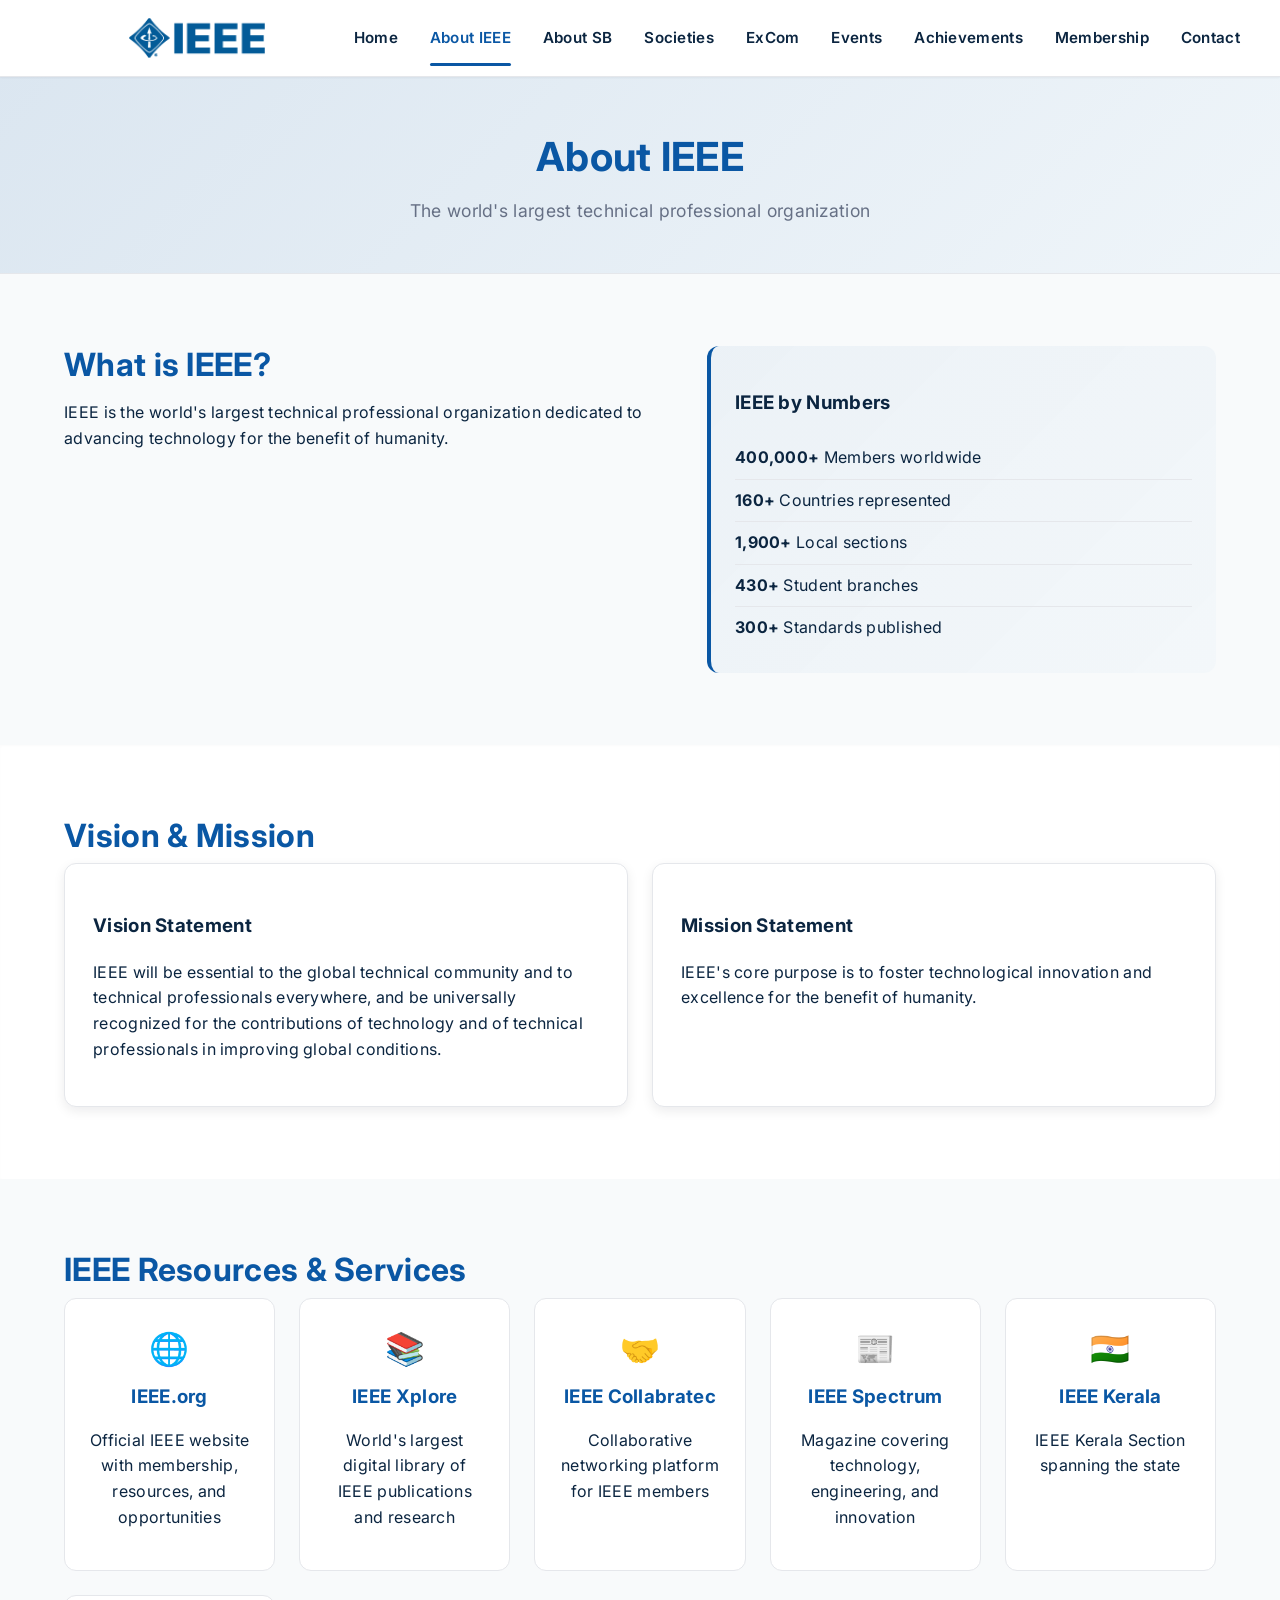
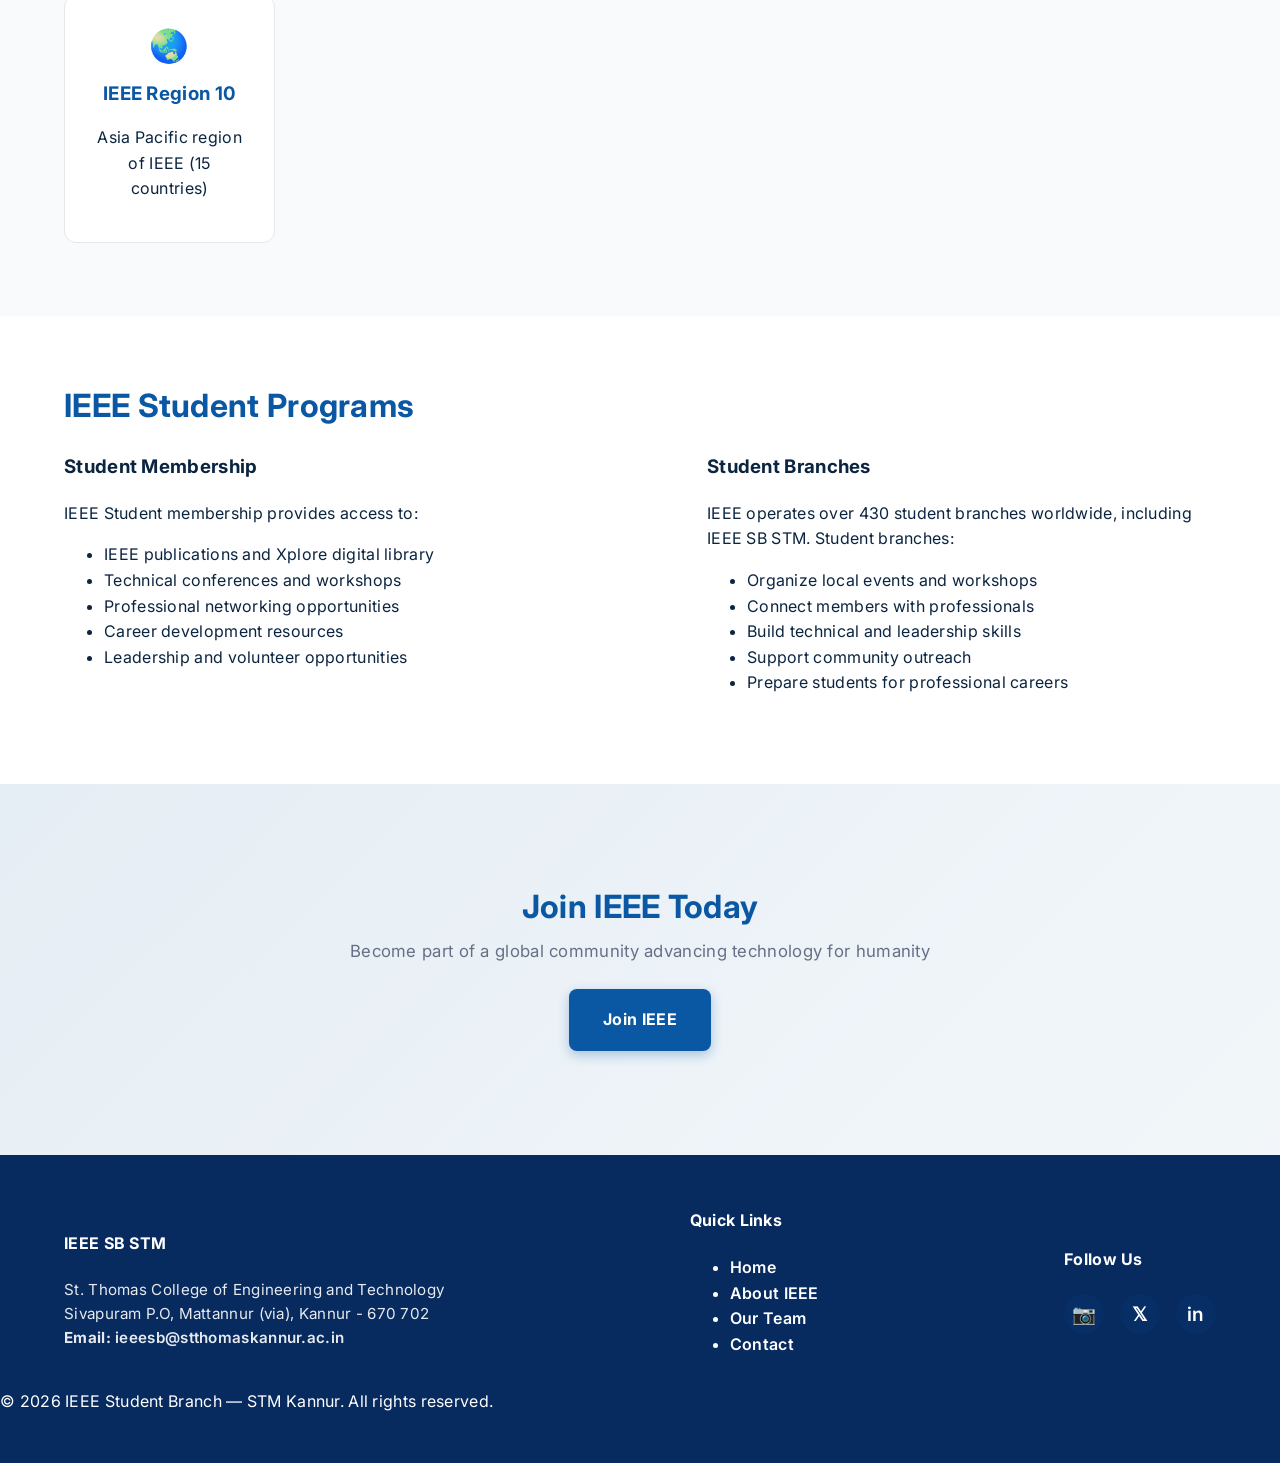
==== commit 3c33dc74: "second commit" ====
--- a/about-ieee.html
+++ b/about-ieee.html
@@ -13,7 +13,8 @@
   <!-- HEADER / NAVIGATION -->
   <header class="site-header">
     <div class="container header-inner">
-      <a class="logo" href="index.html">IEEE SB STM</a>
+      <a class="logo" href="index.html"></a>
+      <img src="IEEE_blue.png" alt="IEEE" class="logo-img">
       <nav class="main-nav" id="mainNav">
         <a href="index.html">Home</a>
         <a href="about-ieee.html">About IEEE</a>
--- a/style.css
+++ b/style.css
@@ -1,8 +1,4 @@
-/* style.css - IEEE Student Branch Professional Website
-   Clean, responsive layout using CSS Grid/Flexbox
-   Professional institutional design with smooth animations
-   Fully accessible and semantic HTML styling
-*/
+
 
 :root{
   --ieee-blue:#0a57a4;
@@ -65,6 +61,71 @@
   text-decoration:none;
   letter-spacing:-0.5px;
   transition:var(--transition);
+  display: flex;
+  align-items: center;
+  gap: 10px;
+  flex-direction: column;
+}
+.logo-img {
+  height: 40px; 
+  max-height: 60px;     
+  width: auto;
+  margin: 5px 0;
+}
+.hero-logo {
+  background: linear-gradient(90deg, #0a57a4, #63a7e0);
+  padding: 3rem 1rem;
+  text-align: center;
+  border-radius: 18px;
+  color: white;
+  overflow: hidden;
+
+  /* float animation for box */
+  animation: floatBox 3s ease-in-out infinite alternate;
+}
+
+@keyframes floatBox {
+  0% { transform: translateY(0px); }
+  100% { transform: translateY(-10px); }
+}
+
+.logo-box {
+  width: 100%;
+  overflow: hidden;
+  margin-bottom: 1.5rem;
+}
+
+.logo-scroll {
+  display: flex;
+  gap: 2rem;
+  width: max-content;
+  /* continuous scroll animation */
+  animation: scrollLeft 15s linear infinite;
+}
+
+.logo-scroll .logo {
+  height: 80px;
+  width: auto;
+}
+
+/* Continuous right-to-left scrolling */
+@keyframes scrollLeft {
+  0% { transform: translateX(0); }
+  100% { transform: translateX(-50%); }
+}
+
+.hero-logo h1 {
+  font-size: 2.5rem;
+  margin-bottom: 0.5rem;
+}
+
+.hero-logo p {
+  font-size: 1.2rem;
+  margin: 0;
+}
+
+.stacked-logo {
+  display: block;
 }
 .logo:hover{
   color:var(--ieee-dark-blue);
